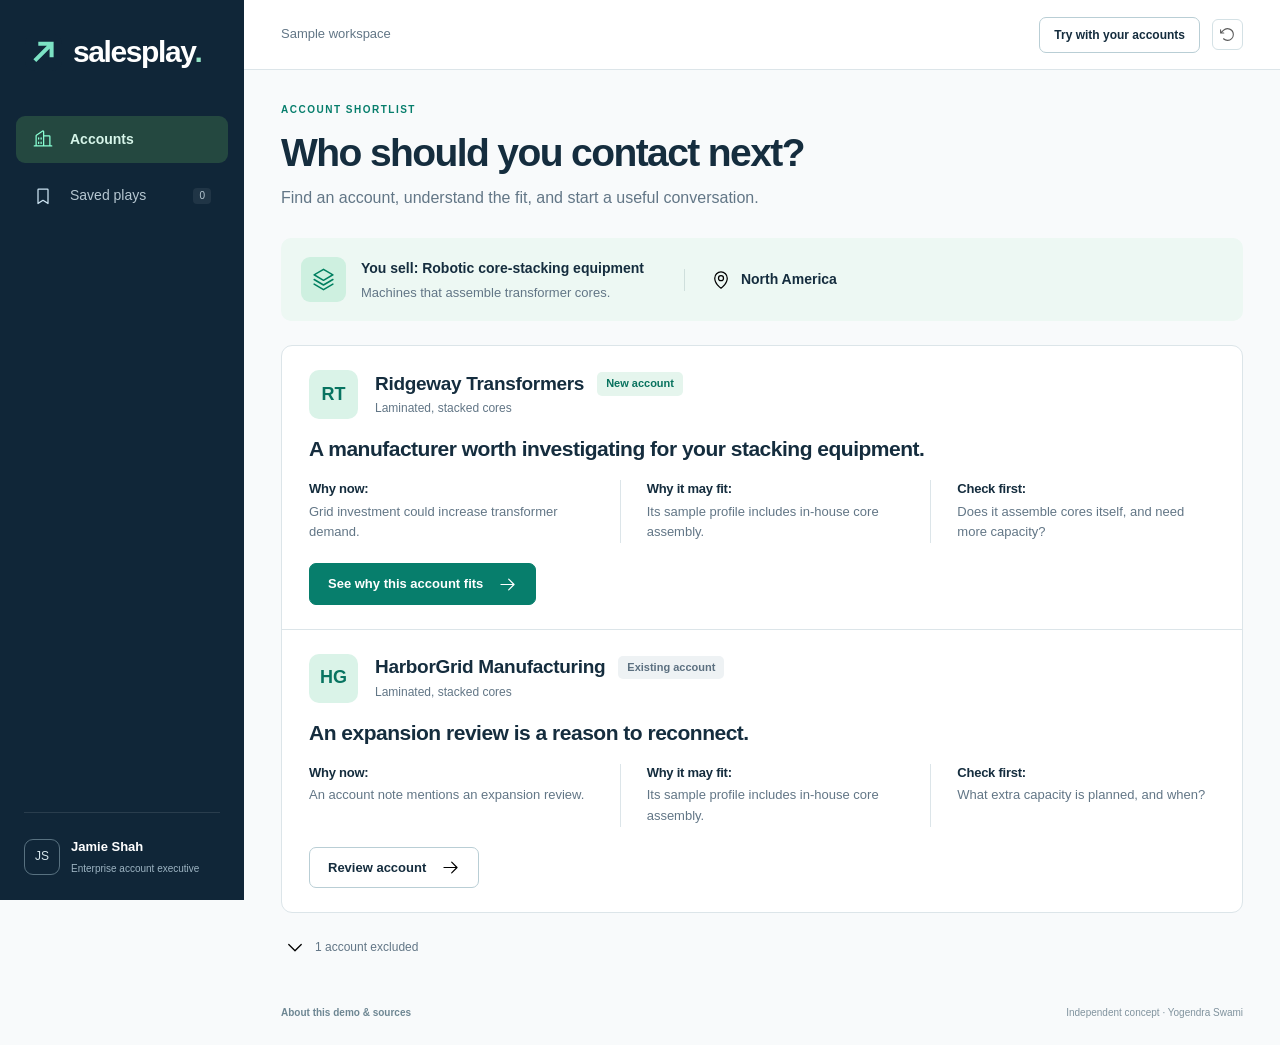
==== customer-preview/index.html @ 6d17a941 "Add a focused customer demo preview for usability verification" ====
<!doctype html><html lang="en"><head><meta charset="utf-8"><meta name="viewport" content="width=device-width,initial-scale=1"><meta name="theme-color" content="#102638"><meta name="description" content="SalesPlay helps sellers find an account, understand the fit, and start a useful conversation. Interactive sample workspace."><title>SalesPlay · Find your next sales conversation</title><link rel="icon" href="assets/brand.svg"><link rel="stylesheet" href="style.css"></head><body>
<a class="skip" href="#main" onclick="event.preventDefault();document.querySelector('#main').focus()">Skip to content</a>
<aside class="sidebar"><a class="brand" href="#accounts" aria-label="SalesPlay home"><img src="assets/brand.svg" alt="">salesplay<span>.</span></a><nav aria-label="Main navigation"><a href="#accounts" data-nav="accounts"><img class="icon" src="assets/buildings.svg" alt="">Accounts</a><a href="#saved" data-nav="saved"><img class="icon" src="assets/bookmark-simple.svg" alt="">Saved plays<span id="saved-count" class="count">0</span></a></nav><div class="user"><div class="user-avatar">JS</div><div><strong>Jamie Shah</strong><small>Enterprise account executive</small></div></div></aside>
<div class="shell"><header><span class="workspace-label">Sample workspace</span><div class="header-actions"><button class="button outline small" onclick="go('pilot')">Try with your accounts</button><button class="icon-button" aria-label="Reset sample workspace" title="Reset sample workspace" onclick="resetPrompt()"><img class="icon" src="assets/arrow-counter-clockwise.svg" alt=""></button></div></header><main id="main" tabindex="-1"></main><footer><button class="link" onclick="about()">About this demo & sources</button><span>Independent concept · Yogendra Swami</span></footer></div>
<dialog id="details" aria-label="Details"><div id="details-content"></div></dialog><div id="toast" role="status" aria-live="polite"></div><script src="data.js"></script><script src="app.js"></script></body></html>
---- customer-preview/style.css ----
:root{--navy:#102638;--ink:#152d3e;--muted:#627686;--green:#077e6c;--mint:#d8f4e9;--pale:#eef8f4;--line:#dce5e9;--amber:#8b641d;--amberbg:#fff6e3;--bg:#f8fafb}*{box-sizing:border-box}body{margin:0;font:15px/1.55 Inter,-apple-system,BlinkMacSystemFont,"Segoe UI",sans-serif;color:var(--ink);background:var(--bg)}button,input,textarea{font:inherit}button,a{touch-action:manipulation}button{cursor:pointer}button:disabled{cursor:not-allowed;opacity:.46}a{color:var(--green);text-decoration:none}button:focus-visible,a:focus-visible,input:focus-visible,textarea:focus-visible{outline:3px solid #31a78d;outline-offset:4px}main:focus:not(:focus-visible){outline:none}h1,h2,h3,p{margin:0}h1{font-size:39px;line-height:1.18;letter-spacing:-1.6px;font-weight:750}h2{font-size:24px;line-height:1.3;letter-spacing:-.65px}h3{font-size:17px;line-height:1.4;letter-spacing:-.25px}p{color:var(--muted)}.icon{width:20px;height:20px;flex-shrink:0;vertical-align:middle}.skip{position:fixed;left:20px;top:-70px;z-index:100;background:white;padding:13px;border-radius:6px}.skip:focus{top:10px}.sidebar{position:fixed;inset:0 auto 0 0;width:244px;background:var(--navy);color:white;padding:29px 16px 24px;display:flex;flex-direction:column}.brand{display:flex;align-items:center;gap:11px;color:white;font-size:30px;font-weight:750;letter-spacing:-1.4px;padding:0 9px}.brand>img{width:37px;height:37px}.brand>span{color:#93e3c5;margin-left:-12px}.sidebar nav{margin-top:40px;display:flex;flex-direction:column;gap:9px}.sidebar nav a{display:flex;align-items:center;gap:17px;padding:13px 17px;border-radius:9px;color:#b6c7d1;font-size:14px;font-weight:500}.sidebar nav .icon{filter:invert(86%) sepia(8%) saturate(500%) hue-rotate(160deg)}.sidebar nav a.active{background:#244840;color:#d6f5e9;font-weight:650}.sidebar nav a.active .icon{filter:invert(90%) sepia(29%) saturate(585%) hue-rotate(88deg)}.count{font-size:10px;padding:0 6px;border-radius:4px;background:#ffffff12;margin-left:auto}.user{display:flex;gap:11px;align-items:center;border-top:1px solid #ffffff1b;padding-top:24px;margin: auto 8px 0}.user-avatar{height:36px;width:36px;border-radius:9px;border:1px solid #587180;display:grid;place-items:center;font-size:12px;color:#d6e5eb;flex-shrink:0}.user strong{display:block;font-size:13px}.user small{display:block;font-size:10px;color:#9db4c2;margin-top:3px}.shell{margin-left:244px}header{height:70px;display:flex;align-items:center;justify-content:space-between;padding:0 37px;background:white;border-bottom:1px solid var(--line)}.workspace-label{font-size:13px;color:var(--muted)}.header-actions{display:flex;gap:12px;align-items:center}.button{display:inline-flex;justify-content:center;align-items:center;gap:15px;padding:12px 19px;border:1px solid var(--green);border-radius:7px;background:var(--green);color:white;font-weight:650;font-size:14px;line-height:1.5}.button:hover{background:#066e5e}.button .icon{filter:invert(1);width:19px;height:19px}.button.outline{background:white;color:var(--ink);border-color:#b9ced5}.button.outline:hover{background:#f2faf6;border-color:var(--green)}.button.outline .icon{filter:none}.button.small{font-size:12px;padding:8px 14px}.icon-button{width:31px;height:31px;display:grid;place-items:center;background:transparent;border:1px solid #d4e1e5;border-radius:6px;padding:5px}.icon-button .icon{width:17px;height:17px;opacity:.65}.link{border:0;background:transparent;padding:0;color:var(--green);font-weight:600;font-size:13px;display:inline-flex;align-items:center;gap:8px}.link .icon{width:16px;height:16px}.eyebrow{display:block;font-size:10px;letter-spacing:1.5px;font-weight:750;color:var(--green);margin-bottom:12px}main{padding:32px 37px 20px;max-width:1460px;margin:auto;min-height:calc(100vh - 130px)}.intro{font-size:16px;margin-top:10px;max-width:850px}.seller-context{display:flex;align-items:center;gap:15px;padding:18px 20px;background:#edf8f3;border-radius:10px;margin:28px 0 24px}.context-icon{height:45px;width:45px;display:grid;place-items:center;border-radius:9px;background:#cef0e0;flex-shrink:0}.context-icon .icon{width:25px;height:25px;filter:invert(34%) sepia(39%) saturate(1162%) hue-rotate(119deg)}.seller-context strong{font-size:14px}.seller-context p{font-size:13px;margin-top:3px}.territory{margin-left:25px;padding-left:26px;border-left:1px solid #cfdfdc;display:flex;align-items:center;gap:10px;font-size:14px;font-weight:600;white-space:nowrap}.account-list{background:#fff;border:1px solid var(--line);border-radius:11px;overflow:hidden}.account-row{padding:24px 27px;border-bottom:1px solid var(--line)}.account-row:last-child{border:0}.account-head{display:flex;align-items:center;gap:17px;margin-bottom:16px}.avatar{width:49px;height:49px;border-radius:10px;display:grid;place-items:center;background:#daf3e8;color:#087461;font-weight:750;font-size:18px;flex-shrink:0}.account-name{display:flex;align-items:center;gap:13px;flex-wrap:wrap}.account-name h2{font-size:19px;letter-spacing:-.3px}.account-head p{font-size:12px;margin-top:3px}.badge{display:inline-flex;align-items:center;padding:4px 9px;font-size:11px;font-weight:650;border-radius:5px;line-height:1.4;background:#eef2f4;color:#5c7080}.badge.green{background:#e5f5ed;color:#08725e}.badge.amber{background:var(--amberbg);color:var(--amber)}.account-headline{font-size:21px;line-height:1.35;letter-spacing:-.5px;margin-bottom:17px}.reason-grid{display:grid;grid-template-columns:1fr 1fr 1fr;gap:26px;margin-bottom:20px}.reason-grid>div+div{border-left:1px solid var(--line);padding-left:26px}.reason-grid h3{font-size:13px;margin-bottom:3px}.reason-grid p{font-size:13px;line-height:1.6}.account-row .button{font-size:13px;padding:10px 18px}.excluded{margin-top:12px}.excluded-toggle{border:0;background:transparent;padding:12px 4px;display:flex;align-items:center;gap:10px;color:var(--muted);font-size:12px;cursor:pointer}.excluded-list{background:#f1f5f6;border-radius:8px;padding:0 20px}.excluded-row{padding:16px 0;border-bottom:1px solid var(--line);display:flex;justify-content:space-between;align-items:center;gap:15px}.excluded-row:last-child{border:0}.excluded-row h3{font-size:14px}.excluded-row p{font-size:12px;margin-top:4px}.back{display:inline-flex;align-items:center;gap:7px;font-size:12px;margin:0 0 18px}.back .icon{width:15px;height:15px}.progress{display:flex;align-items:center;gap:22px;font-size:11px;color:#82929c;margin:0 0 26px}.progress a{color:var(--muted)}.progress .current{color:var(--green);font-weight:700}.detail-title{display:flex;justify-content:space-between;align-items:flex-start;gap:20px;margin-bottom:27px}.detail-title h1{font-size:32px;max-width:760px}.detail-title p{font-size:14px;margin-top:9px}.surface{background:white;border:1px solid var(--line);border-radius:10px;padding:26px;margin-bottom:20px}.surface p{font-size:14px;margin-top:8px}.facts-list{margin:20px 0 0}.fact{display:grid;grid-template-columns:34px 1fr auto;gap:15px;padding:23px 0;border-bottom:1px solid var(--line);align-items:start}.fact:last-child{border:0}.fact-number{width:29px;height:29px;border-radius:50%;display:grid;place-items:center;background:#e1f5eb;color:var(--green);font-weight:650;font-size:12px}.fact h3{font-size:17px}.fact p{margin-top:7px;max-width:700px}.fact .badge{margin-top:11px;font-size:10px}.fact .link{font-size:11px;margin-top:3px}.question{border-left:3px solid #63ad92;background:#f1f9f4;padding:19px 22px;margin:21px 0;border-radius:0 7px 7px 0}.question h3{font-size:19px;line-height:1.45}.question .eyebrow{margin-bottom:8px;font-size:9px}.question p{font-size:13px;margin-top:7px}.question.amber{background:#fff8e9;border-color:#cd9d47}.columns{display:grid;grid-template-columns:minmax(0,1.55fr) minmax(270px,1fr);gap:23px;align-items:start}.message{width:100%;min-height:210px;resize:vertical;border:1px solid #bdcfd7;border-radius:7px;padding:17px;font-size:14px;line-height:1.75;color:var(--ink);background:#fff}.label{display:block;font-size:13px;font-weight:650;margin:19px 0 8px}.review{display:flex;gap:10px;font-size:12px;color:var(--muted);align-items:flex-start;margin:17px 0}.review input{accent-color:var(--green);height:16px;width:16px;margin:1px 0 0;flex-shrink:0}.button-row{display:flex;align-items:center;gap:13px;flex-wrap:wrap;margin-top:19px}.question-list{padding-left:19px;font-size:13px;color:var(--muted);line-height:1.8;margin:14px 0 0}.question-list li{padding:5px 0}.feedback-list{display:flex;flex-direction:column;gap:9px;margin-top:16px}.feedback-button{border:1px solid #cfdee2;background:white;padding:11px 13px;border-radius:6px;font-size:12px;color:var(--ink);text-align:left}.feedback-button:hover{border-color:#68a88e;background:#f2faf5}.feedback-button.selected{background:#e8f6ed;border-color:#55a080}.mini-note{font-size:11px;color:var(--muted);margin-top:12px;line-height:1.6}.saved-row{padding:23px 0;border-bottom:1px solid var(--line)}.saved-row:last-child{border:0}.saved-row .account-head{margin-bottom:12px}.saved-row .message-preview{font-size:14px;white-space:pre-wrap;line-height:1.7;color:var(--muted);max-width:760px}.empty{padding:50px 30px;text-align:center}.empty p{font-size:14px;max-width:500px;margin:12px auto 22px}.pilot-heading{max-width:850px}.pilot-grid{display:grid;grid-template-columns:1.3fr 1fr;gap:23px;margin-top:28px;align-items:start}.field{display:block;margin:18px 0}.field span{display:block;font-weight:650;font-size:13px;margin-bottom:7px}.field input,.field textarea{width:100%;padding:11px 13px;border:1px solid #bdcfd7;border-radius:6px;color:var(--ink);background:white;font-size:14px}.field textarea{min-height:140px;resize:vertical}.field small{display:block;color:var(--muted);font-size:11px;margin-top:6px}.pilot-steps{list-style:none;padding:0;margin:18px 0 0}.pilot-steps li{padding:12px 0;border-bottom:1px solid var(--line);font-size:13px;color:var(--muted)}.pilot-steps strong{display:block;color:var(--ink);font-size:14px;margin-bottom:4px}.pilot-error{padding:12px 15px;background:#fff1e9;color:#994b2e;font-size:12px;border-radius:6px;margin-top:15px}.pilot-preview{margin-top:22px;white-space:pre-wrap;background:#f2f7f5;padding:19px;border-radius:7px;font-size:12px;line-height:1.8;color:var(--muted)}dialog{border:0;border-radius:12px;padding:0;width:650px;max-width:calc(100% - 28px);max-height:90vh;color:var(--ink);box-shadow:0 20px 100px #10293833}dialog::backdrop{background:#0f293855;backdrop-filter:blur(2px)}.dialog-body{padding:29px}.dialog-header{display:flex;align-items:flex-start;justify-content:space-between;gap:20px;margin-bottom:23px}.dialog-header h2{font-size:24px;line-height:1.3}.dialog-body p{font-size:14px;margin:12px 0;line-height:1.7}.source-row{display:block;border:1px solid var(--line);border-radius:7px;padding:15px;width:100%;text-align:left;background:white;color:var(--ink);margin:10px 0}.source-row strong{display:block;font-size:14px}.source-row small{display:block;color:var(--muted);font-size:11px;margin-top:5px}.meta{padding:14px;background:#f2f6f7;border-radius:7px;font-size:12px;color:var(--muted);line-height:1.8}.detail-label{font-size:12px;font-weight:750;margin-top:23px;color:var(--ink)}.comparison{display:grid;grid-template-columns:1fr 1fr;gap:20px;margin-top:19px}.comparison>div{border-top:2px solid #bbd2c8;padding-top:15px}.comparison h3{font-size:15px}.comparison p{font-size:13px}footer{padding:16px 37px 24px;display:flex;justify-content:space-between;gap:15px;max-width:1460px;margin:auto;font-size:10px;color:#80939e}footer .link{font-size:10px;color:#6e8793}#toast{position:fixed;bottom:22px;left:calc(50% + 100px);transform:translateX(-50%);border-radius:7px;background:#153f34;color:white;padding:12px 20px;font-size:12px;z-index:100;opacity:0;pointer-events:none;transition:.15s}#toast.visible{opacity:1}
@media(min-width:1550px){main{padding-top:40px}.account-row{padding-top:29px;padding-bottom:29px}.account-headline{font-size:23px}.reason-grid p{font-size:14px}.seller-context{margin-top:32px;margin-bottom:27px}}
@media(max-width:1150px){.sidebar{width:205px;padding-left:13px;padding-right:13px}.shell{margin-left:205px}.brand{font-size:26px;gap:9px}.brand>img{width:32px;height:32px}.brand>span{margin-left:-10px}.sidebar nav a{padding:12px;gap:12px;font-size:12px}.user{margin-left:3px;margin-right:0}.user small{font-size:9px}header{padding:0 27px}main{padding:28px 27px 20px}h1{font-size:33px}.intro{font-size:14px}.seller-context{gap:12px;padding:16px}.territory{margin-left:10px;padding-left:15px;font-size:12px}.seller-context strong{font-size:12px}.seller-context p{font-size:12px}.account-row{padding:23px}.reason-grid{gap:17px}.reason-grid>div+div{padding-left:17px}.account-headline{font-size:20px}.columns{grid-template-columns:1.3fr 1fr;gap:17px}.surface{padding:22px}.pilot-grid{gap:17px}}
@media(max-width:800px){.sidebar{position:static;width:100%;padding:18px 20px 14px}.brand{font-size:26px}.brand>img{width:31px;height:31px}.sidebar nav{margin-top:19px;flex-direction:row;gap:13px}.sidebar nav a{padding:10px 13px;font-size:12px;gap:9px}.user{display:none}.shell{margin:0}header{height:62px;padding:0 20px}.workspace-label{font-size:11px}.header-actions{gap:8px}.button.small{padding:8px 10px;font-size:11px}main{padding:27px 20px 15px}h1{font-size:30px;letter-spacing:-1.1px}.intro{font-size:14px;line-height:1.7}.seller-context{align-items:flex-start;flex-wrap:wrap;gap:11px;margin:24px 0 20px;padding:16px}.context-icon{height:37px;width:37px}.context-icon .icon{width:22px}.seller-context>div:nth-child(2){flex:1}.seller-context strong{font-size:12px}.seller-context p{font-size:12px}.territory{margin:0 0 0 48px;border:0;padding:0;font-size:11px}.territory .icon{width:15px;height:15px}.account-row{padding:22px 19px}.account-head{gap:12px;margin-bottom:16px}.account-name{gap:5px}.account-name h2{font-size:18px}.avatar{width:43px;height:43px;font-size:16px}.account-headline{font-size:21px;margin-bottom:19px}.reason-grid{grid-template-columns:1fr;gap:12px;margin-bottom:19px}.reason-grid>div+div{border:0;padding:0}.reason-grid h3{display:inline;font-size:12px}.reason-grid p{font-size:13px;margin-top:3px}.account-row .button{width:100%;font-size:12px}.columns,.pilot-grid{grid-template-columns:1fr}.detail-title{display:block}.detail-title h1{font-size:28px}.detail-title .badge{margin-top:13px}.progress{gap:13px;font-size:10px}.surface{padding:21px}.surface h2{font-size:22px}.fact{grid-template-columns:28px 1fr;gap:12px;padding:21px 0}.fact .link{grid-column:2}.fact h3{font-size:16px}.fact p{font-size:13px}.fact-number{width:25px;height:25px;font-size:11px}.question{padding:17px}.question h3{font-size:18px}.comparison{grid-template-columns:1fr}.message{min-height:260px;font-size:14px}.dialog-body{padding:23px}.dialog-header h2{font-size:23px}.excluded-row{align-items:flex-start;flex-direction:column;gap:8px}.button-row{gap:11px}.saved-row .account-head{flex-wrap:wrap}.saved-row .badge{margin-left:0}footer{padding:20px;flex-direction:column;gap:8px}#toast{left:50%;max-width:90%;width:max-content;text-align:center}.pilot-heading h1{font-size:30px}.pilot-grid{margin-top:22px}.pilot-grid>.surface{margin-bottom:0}}
@media print{.sidebar,header,footer,.no-print,.button-row,.back,.progress{display:none!important}.shell{margin:0}body{background:white}main{padding:0;min-height:0}.pilot-grid{display:block}.surface{border:0;padding:0}.pilot-preview{white-space:pre-wrap;background:white;padding:0;font-size:12px}h1{font-size:25px}.field{display:none}.pilot-grid>.surface:nth-child(2){display:none}}
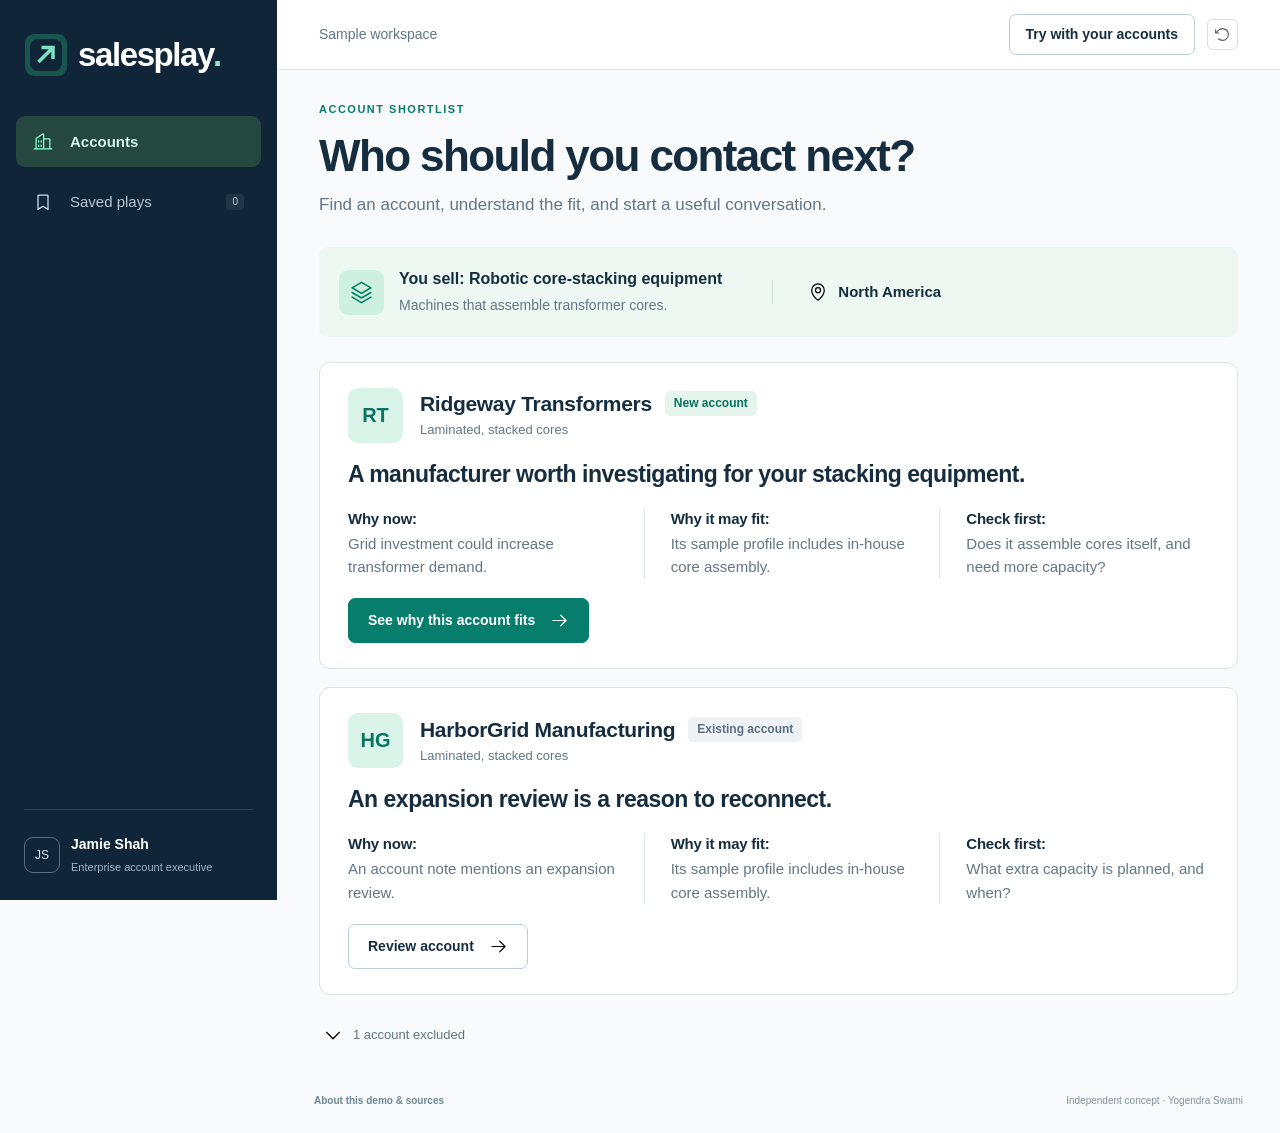
==== commit 31fbcd25: "Version customer demo assets for reliable browser updates" ====
--- a/customer-preview/index.html
+++ b/customer-preview/index.html
@@ -1,5 +1,5 @@
-<!doctype html><html lang="en"><head><meta charset="utf-8"><meta name="viewport" content="width=device-width,initial-scale=1"><meta name="theme-color" content="#102638"><meta name="description" content="SalesPlay helps sellers find an account, understand the fit, and start a useful conversation. Interactive sample workspace."><title>SalesPlay · Find your next sales conversation</title><link rel="icon" href="assets/brand.svg"><link rel="stylesheet" href="style.css"></head><body>
+<!doctype html><html lang="en"><head><meta charset="utf-8"><meta name="viewport" content="width=device-width,initial-scale=1"><meta name="theme-color" content="#102638"><meta name="description" content="SalesPlay helps sellers find an account, understand the fit, and start a useful conversation. Interactive sample workspace."><title>SalesPlay · Find your next sales conversation</title><link rel="icon" href="assets/brand.svg"><link rel="stylesheet" href="style.css?v=20261019-3"></head><body>
 <a class="skip" href="#main" onclick="event.preventDefault();document.querySelector('#main').focus()">Skip to content</a>
 <aside class="sidebar"><a class="brand" href="#accounts" aria-label="SalesPlay home"><img src="assets/brand.svg" alt="">salesplay<span>.</span></a><nav aria-label="Main navigation"><a href="#accounts" data-nav="accounts"><img class="icon" src="assets/buildings.svg" alt="">Accounts</a><a href="#saved" data-nav="saved"><img class="icon" src="assets/bookmark-simple.svg" alt="">Saved plays<span id="saved-count" class="count">0</span></a></nav><div class="user"><div class="user-avatar">JS</div><div><strong>Jamie Shah</strong><small>Enterprise account executive</small></div></div></aside>
 <div class="shell"><header><span class="workspace-label">Sample workspace</span><div class="header-actions"><button class="button outline small" onclick="go('pilot')">Try with your accounts</button><button class="icon-button" aria-label="Reset sample workspace" title="Reset sample workspace" onclick="resetPrompt()"><img class="icon" src="assets/arrow-counter-clockwise.svg" alt=""></button></div></header><main id="main" tabindex="-1"></main><footer><button class="link" onclick="about()">About this demo & sources</button><span>Independent concept · Yogendra Swami</span></footer></div>
-<dialog id="details" aria-label="Details"><div id="details-content"></div></dialog><div id="toast" role="status" aria-live="polite"></div><script src="data.js"></script><script src="app.js"></script></body></html>
+<dialog id="details" aria-label="Details"><div id="details-content"></div></dialog><div id="toast" role="status" aria-live="polite"></div><script src="data.js?v=20261019-3"></script><script src="app.js?v=20261019-3"></script></body></html>
--- a/customer-preview/style.css
+++ b/customer-preview/style.css
@@ -3,3 +3,4 @@
 @media(max-width:1150px){.sidebar{width:205px;padding-left:13px;padding-right:13px}.shell{margin-left:205px}.brand{font-size:26px;gap:9px}.brand>img{width:32px;height:32px}.brand>span{margin-left:-10px}.sidebar nav a{padding:12px;gap:12px;font-size:12px}.user{margin-left:3px;margin-right:0}.user small{font-size:9px}header{padding:0 27px}main{padding:28px 27px 20px}h1{font-size:33px}.intro{font-size:14px}.seller-context{gap:12px;padding:16px}.territory{margin-left:10px;padding-left:15px;font-size:12px}.seller-context strong{font-size:12px}.seller-context p{font-size:12px}.account-row{padding:23px}.reason-grid{gap:17px}.reason-grid>div+div{padding-left:17px}.account-headline{font-size:20px}.columns{grid-template-columns:1.3fr 1fr;gap:17px}.surface{padding:22px}.pilot-grid{gap:17px}}
 @media(max-width:800px){.sidebar{position:static;width:100%;padding:18px 20px 14px}.brand{font-size:26px}.brand>img{width:31px;height:31px}.sidebar nav{margin-top:19px;flex-direction:row;gap:13px}.sidebar nav a{padding:10px 13px;font-size:12px;gap:9px}.user{display:none}.shell{margin:0}header{height:62px;padding:0 20px}.workspace-label{font-size:11px}.header-actions{gap:8px}.button.small{padding:8px 10px;font-size:11px}main{padding:27px 20px 15px}h1{font-size:30px;letter-spacing:-1.1px}.intro{font-size:14px;line-height:1.7}.seller-context{align-items:flex-start;flex-wrap:wrap;gap:11px;margin:24px 0 20px;padding:16px}.context-icon{height:37px;width:37px}.context-icon .icon{width:22px}.seller-context>div:nth-child(2){flex:1}.seller-context strong{font-size:12px}.seller-context p{font-size:12px}.territory{margin:0 0 0 48px;border:0;padding:0;font-size:11px}.territory .icon{width:15px;height:15px}.account-row{padding:22px 19px}.account-head{gap:12px;margin-bottom:16px}.account-name{gap:5px}.account-name h2{font-size:18px}.avatar{width:43px;height:43px;font-size:16px}.account-headline{font-size:21px;margin-bottom:19px}.reason-grid{grid-template-columns:1fr;gap:12px;margin-bottom:19px}.reason-grid>div+div{border:0;padding:0}.reason-grid h3{display:inline;font-size:12px}.reason-grid p{font-size:13px;margin-top:3px}.account-row .button{width:100%;font-size:12px}.columns,.pilot-grid{grid-template-columns:1fr}.detail-title{display:block}.detail-title h1{font-size:28px}.detail-title .badge{margin-top:13px}.progress{gap:13px;font-size:10px}.surface{padding:21px}.surface h2{font-size:22px}.fact{grid-template-columns:28px 1fr;gap:12px;padding:21px 0}.fact .link{grid-column:2}.fact h3{font-size:16px}.fact p{font-size:13px}.fact-number{width:25px;height:25px;font-size:11px}.question{padding:17px}.question h3{font-size:18px}.comparison{grid-template-columns:1fr}.message{min-height:260px;font-size:14px}.dialog-body{padding:23px}.dialog-header h2{font-size:23px}.excluded-row{align-items:flex-start;flex-direction:column;gap:8px}.button-row{gap:11px}.saved-row .account-head{flex-wrap:wrap}.saved-row .badge{margin-left:0}footer{padding:20px;flex-direction:column;gap:8px}#toast{left:50%;max-width:90%;width:max-content;text-align:center}.pilot-heading h1{font-size:30px}.pilot-grid{margin-top:22px}.pilot-grid>.surface{margin-bottom:0}}
 @media print{.sidebar,header,footer,.no-print,.button-row,.back,.progress{display:none!important}.shell{margin:0}body{background:white}main{padding:0;min-height:0}.pilot-grid{display:block}.surface{border:0;padding:0}.pilot-preview{white-space:pre-wrap;background:white;padding:0;font-size:12px}h1{font-size:25px}.field{display:none}.pilot-grid>.surface:nth-child(2){display:none}}
+@media(min-width:1151px){.sidebar{width:277px;padding:29px 16px 24px}.shell{margin-left:277px}.brand{font-size:33px}.brand>img{width:42px;height:42px;padding:5px;background:#18554e;border-radius:9px}.sidebar nav a{font-size:15px;padding:14px 17px}.sidebar nav{margin-top:36px}header{padding:0 42px}.workspace-label{font-size:14px}.button.small{font-size:14px;padding:9px 16px}main{padding:31px 42px 20px}h1{font-size:44px}.eyebrow{font-size:11px}.intro{font-size:17px}.seller-context{padding:20px;margin:29px 0 25px}.seller-context strong{font-size:16px}.seller-context p{font-size:14px}.territory{font-size:15px;margin-left:35px;padding-left:35px}.account-list{border:0;background:transparent;overflow:visible}.account-row,.account-row:last-child{background:white;border:1px solid var(--line);border-radius:11px;padding:25px 28px;margin-bottom:18px}.account-name h2{font-size:21px}.account-head p{font-size:13px}.avatar{width:55px;height:55px;font-size:20px}.badge{font-size:12px}.account-headline{font-size:23px;margin-bottom:18px}.reason-grid h3{font-size:15px}.reason-grid p{font-size:15px;line-height:1.55}.account-row .button{font-size:14px;padding:11px 19px}.excluded-toggle{font-size:13px}.fact h3{font-size:18px}.fact p{font-size:15px}.fact .link{font-size:12px}.detail-title h1{font-size:35px}.message{font-size:15px}.user strong{font-size:14px}.user small{font-size:11px}}
